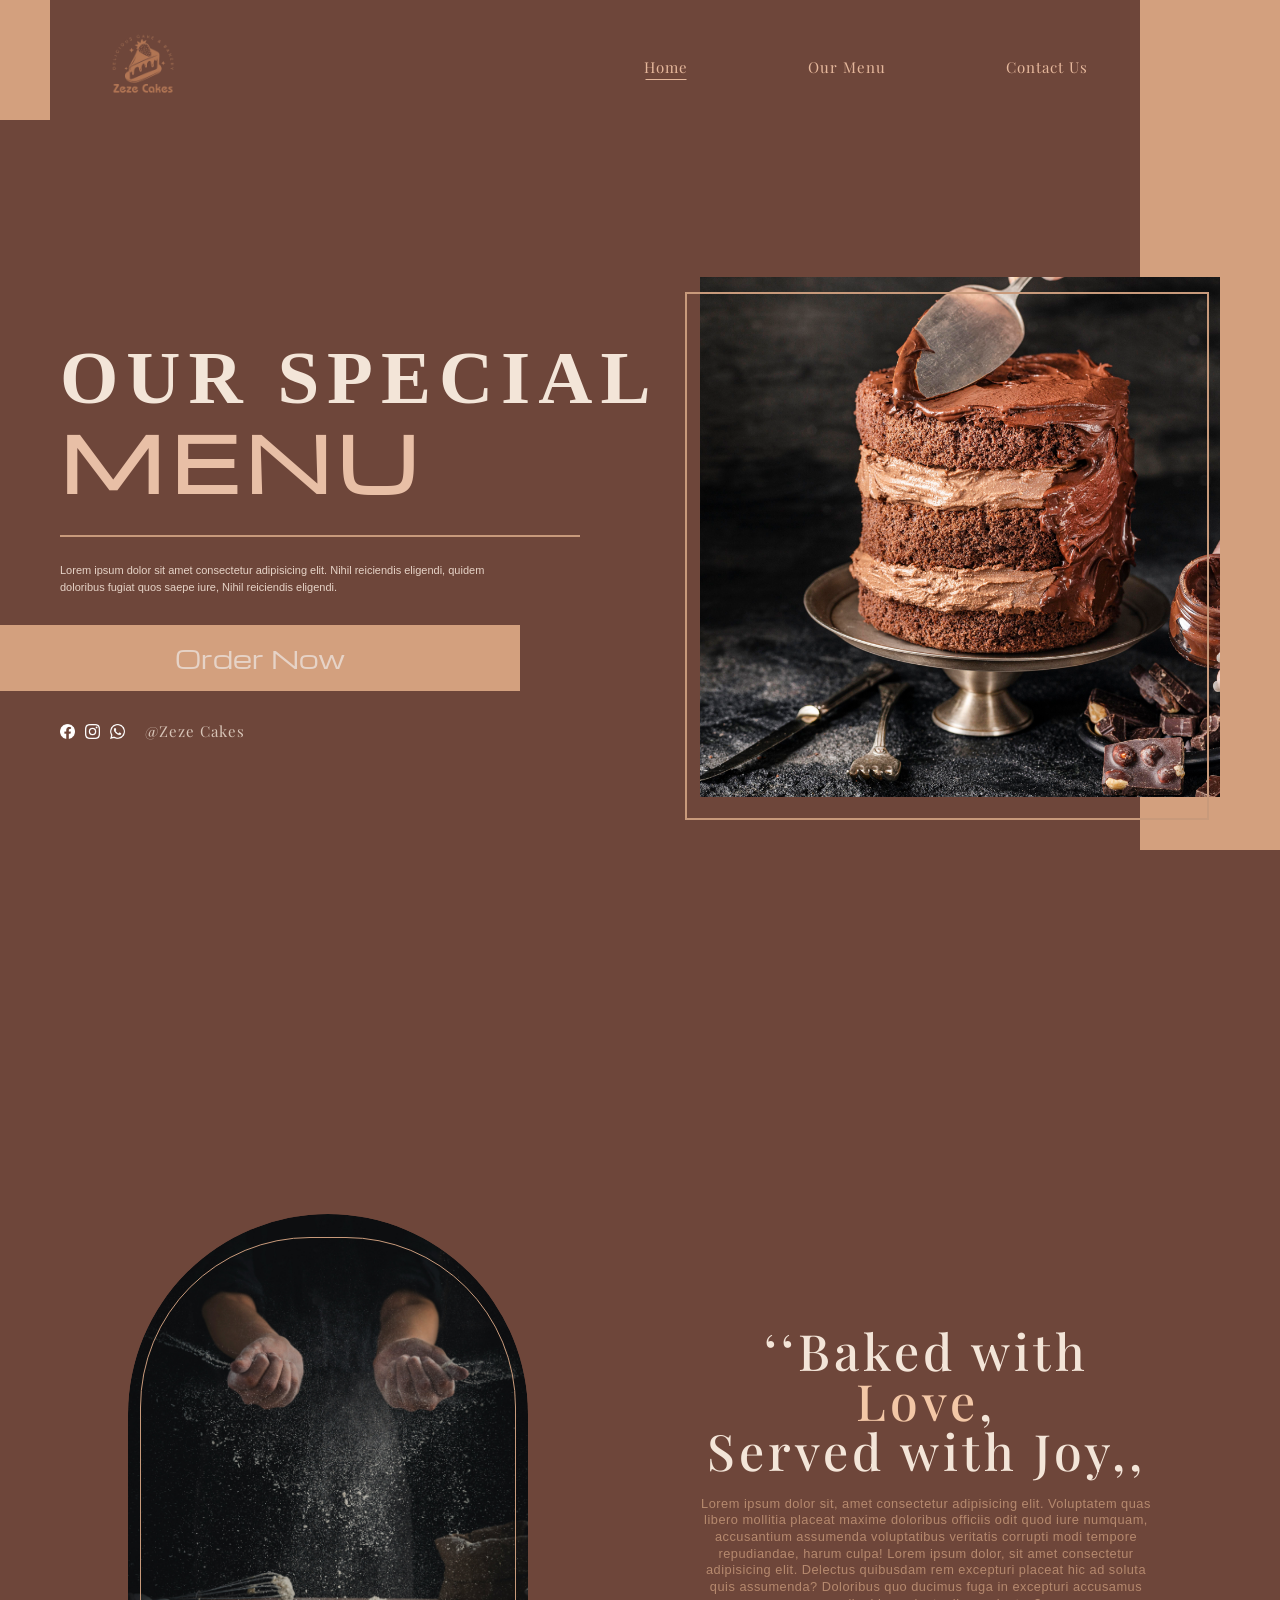
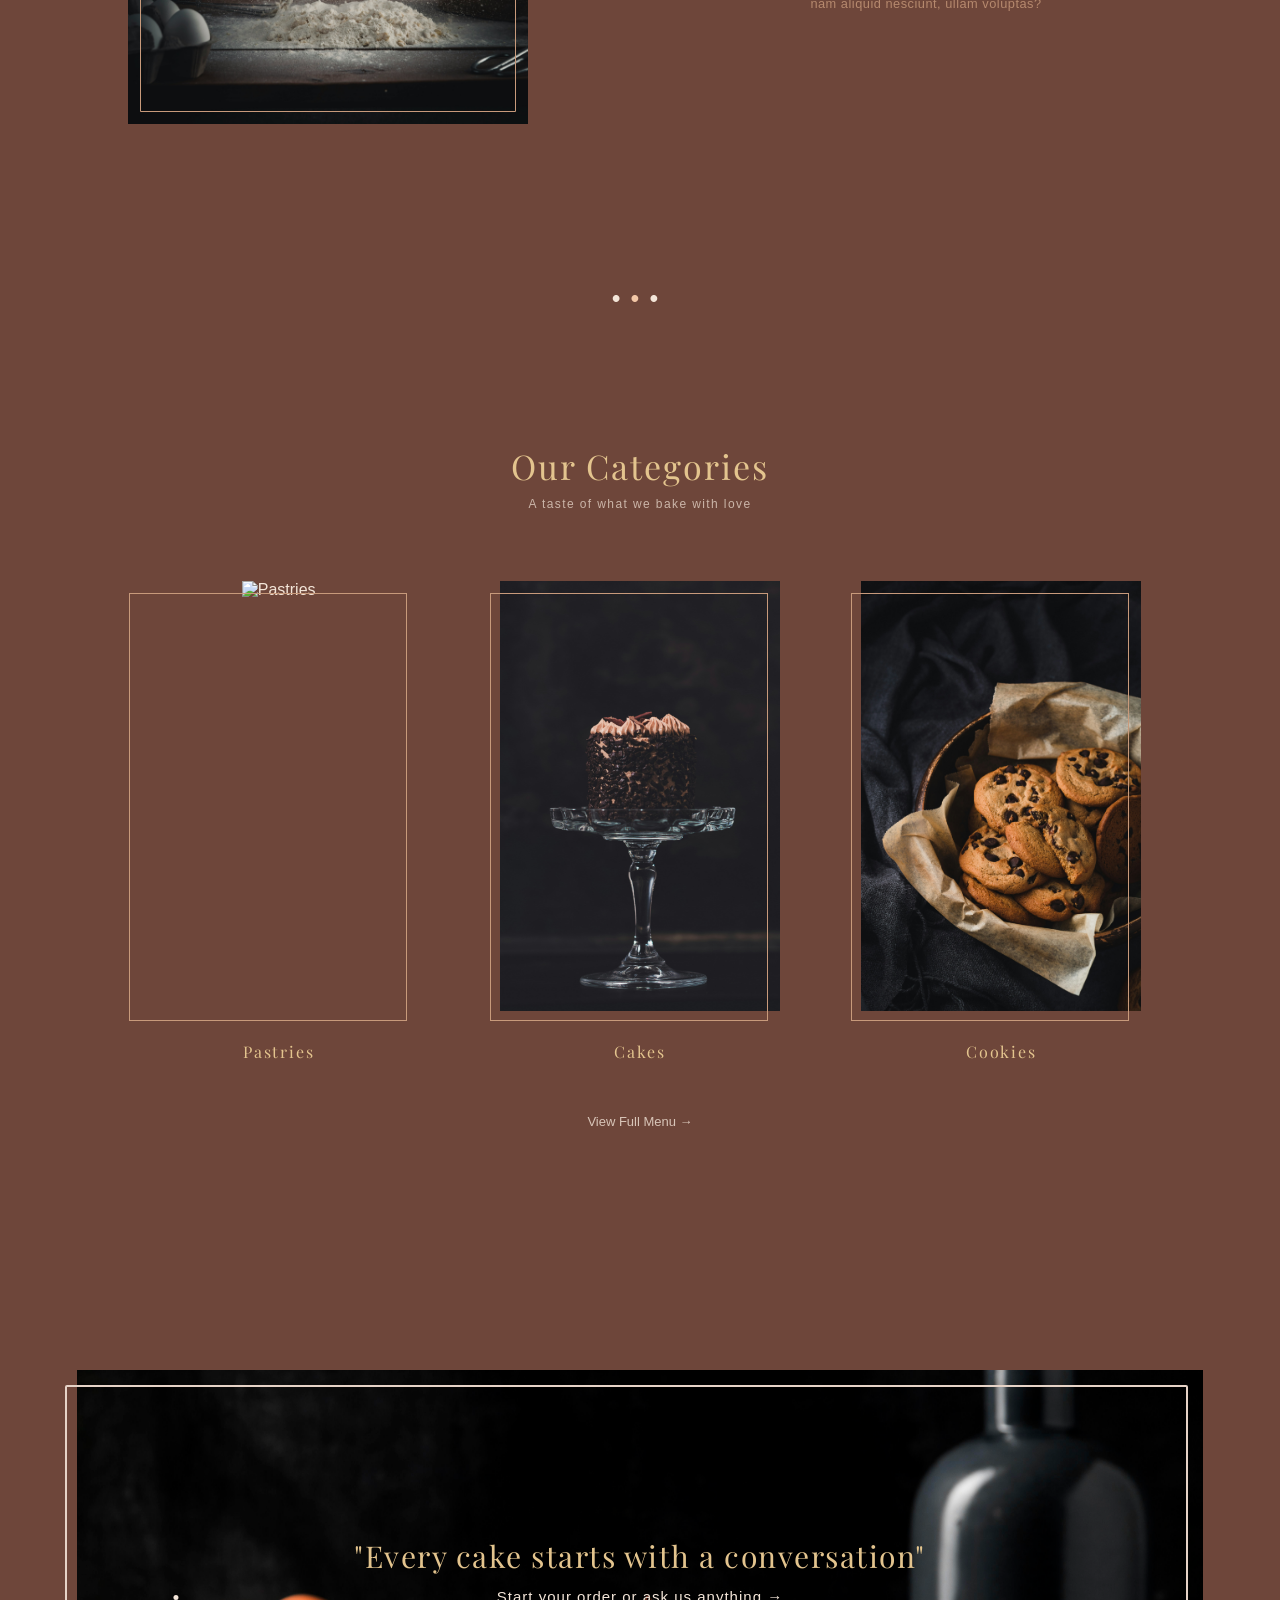
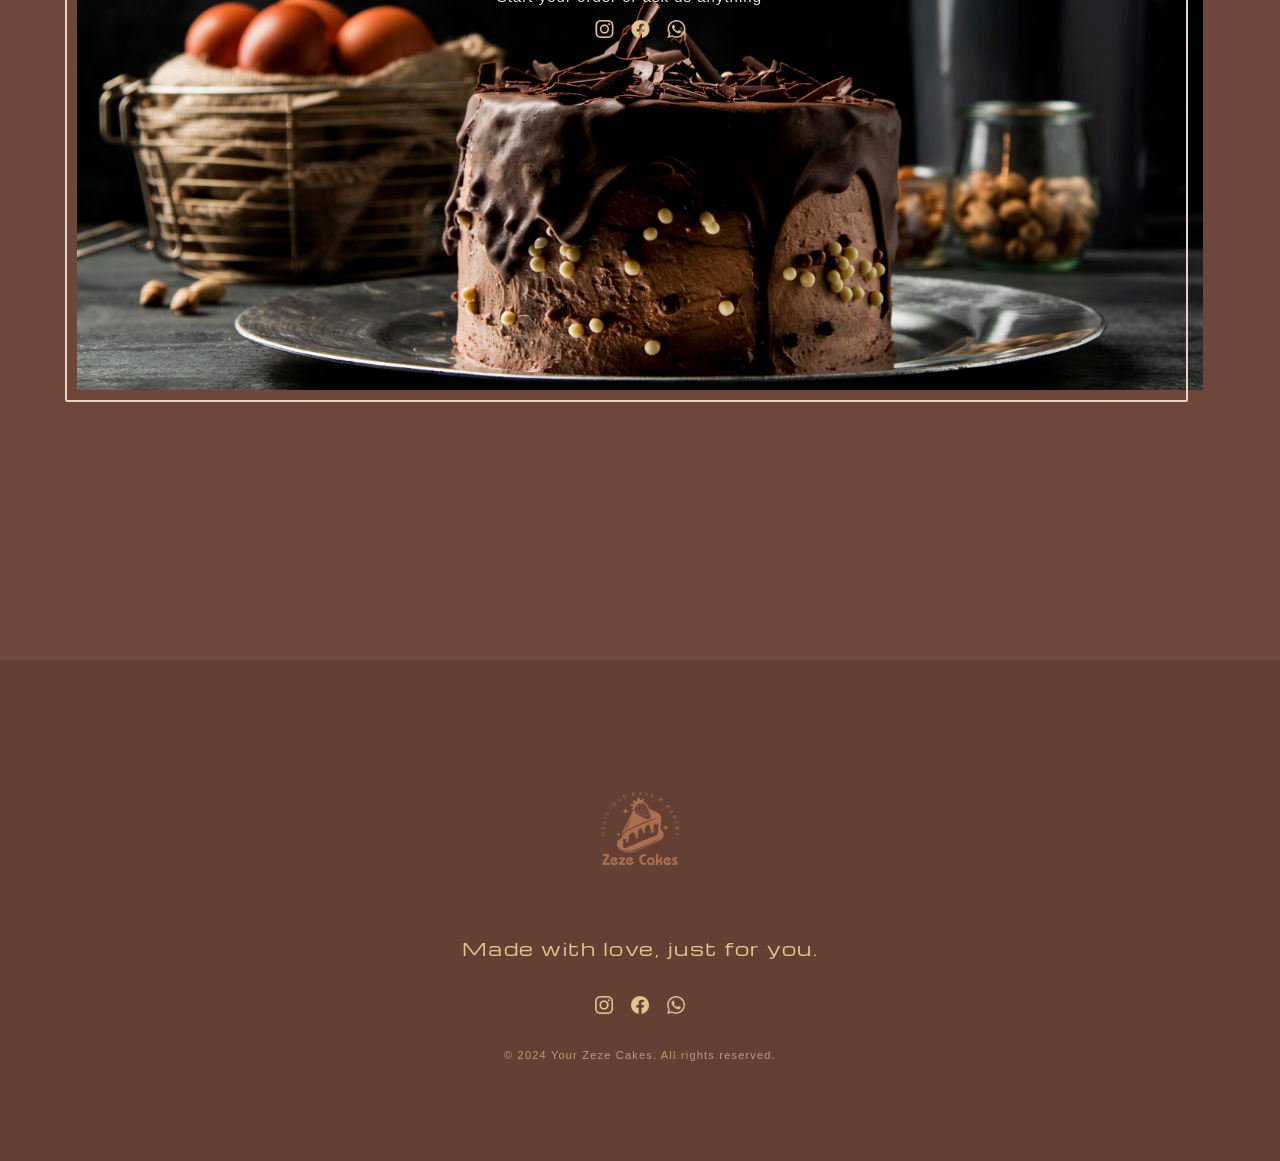
==== index.html @ e6882076 "initial commit: zeze cake project" ====
<!DOCTYPE html>
<html lang="en">
<head>
    <meta charset="UTF-8">
    <meta name="viewport" content="width=device-width, initial-scale=1.0">
    <title>Zeze Cake</title>
    <link rel="icon" type="image/png" href="media/logo.png">
    <!-- Google Font -->
    <link href="https://fonts.googleapis.com/css2?family=Playfair+Display:wght@400;500&display=swap" rel="stylesheet">  
    <link href="https://fonts.googleapis.com/css2?family=Michroma&display=swap" rel="stylesheet">  
    <link rel="stylesheet" href="style.css">
</head>
<body>
        <!-- Decorative Side Blocks -->
        <div class="left-block"></div>
        <div class="right-block"></div>

        <!-- Navbar -->
        <nav class="navbar">
            <div class="nav-container">

        <!-- Full Screen Mobile Menu -->
        <div class="mobile-menu">
            <div class="close-btn">&times;</div>
            <h1 class="menu-titlee">Taste The Art</h1>
            <div class="menu-image">
                <div class="imge-frame">
                    <img src="media/choclate cake.jpg" alt="Cake">
                </div>
            </div>
            <ul class="mobile-links">
                <li><a href="index.html">Home</a></li>
                <li><a href="menu/menu.html">Menu</a></li>
                <li><a href="contact us/contact.html">Contact Us</a></li>
            </ul>
        </div>
                <div class="logo">
                    <img src="media/logo.png" alt="Logo">
                </div>
                <ul class="nav-links">
                    <li><a href="index.html" class="active">Home</a></li>
                    <li><a href="menu/menu.html">Our Menu</a></li>
                    <li><a href="contact us/contact.html">Contact Us</a></li>
                </ul>

            <!-- Hamburger Icon -->
                <div class="menu-toggle">
                    <span></span>
                    <span></span>
                    <span></span>
                </div>
            </div>
        </nav>

        <!-- Hero Section -->
        <section class="hero">
            <div class="hero-text">
                <h1>
                    OUR SPECIAL <br>
                    <span>MENU</span>
                </h1>
                <div class="line"></div>
                <p>
                    Lorem ipsum dolor sit amet consectetur adipisicing elit.
                    Nihil reiciendis eligendi, quidem doloribus fugiat quos saepe iure, Nihil reiciendis eligendi.
                </p>
                <a href="contact us/contact.html" class="order-btn">Order Now</a>
                <div class="social">
                    <a href="https://facebook.com" target="_blank"><img src="media/facebook (1).png" alt="facebook"></a>
                    <a href="https://instagram.com" target="_blank"><img src="media/instagram (1).png" alt="instagram"></a>
                    <a href="https://Whatsapp.com" target="_blank"><img src="media/whatsapp (2).png" alt="whatsapp"></a>            
                    <span class="zeze">@Zeze Cakes</span>
                
                </div>
            </div>
            <div class="hero-image">
                <div class="image-frame">
                    <img src="media/hero.jpg" alt="Cake">
                </div>
            </div>
        </section>

        <!-- About Section -->
        <div class="about">
            <div class="about-img">
                <div class="img-frame">
                    <img src="media/about.jpg" alt="About">
                </div>
            </div>
            <div class="about-text">
                <h1>
                    ‘‘Baked with <span>Love</span>,<br>Served with Joy,, 
                </h1>
                <p>
                    Lorem ipsum dolor sit, amet consectetur adipisicing elit. Voluptatem quas libero mollitia placeat maxime doloribus officiis odit quod iure numquam, accusantium assumenda voluptatibus veritatis corrupti modi tempore repudiandae, harum culpa!
                    Lorem ipsum dolor, sit amet consectetur adipisicing elit. Delectus quibusdam rem excepturi placeat hic ad soluta quis assumenda? Doloribus quo ducimus fuga in excepturi accusamus nam aliquid nesciunt, ullam voluptas?
                </p>
            </div>
        </div>

        <!-- Dots -->
        <div class="dots">•<span>•</span>•</div>

    <!-- categories Section -->
    <section class="categories">
        <div class="cat-header">
            <h2>Our Categories</h2>
            <p>A taste of what we bake with love</p>
        </div>
        <div class="cat-cards">
            <a href="menu/menu.html" class="card">
                <div class="card-frame">
                    <img src="media/pastries.jpg" alt="Pastries">
                </div>
                <h4>Pastries</h4>
            </a>
            <a href="menu/menu.html" class="card">
                <div class="card-frame">
                    <img src="media/cake.jpg" alt="Cakes">
                </div>
                <h4>Cakes</h4>
            </a>
            <a href="menu/menu.html" class="card">
                <div class="card-frame">
                    <img src="media/cookies.jpg" alt="Cookies">
                </div>
                <h4>Cookies</h4>
            </a>
        </div>
            <a href="menu/menu.html" class="view-menu">
                View Full Menu →
            </a>
    </section>

    <!-- Contact Section -->
        <section class="contact">
            <div class="contact-box">
                <img src="media/contact.jpg" alt="Cake">
                <div class="contact-text">
                    <h2>"Every cake starts with a conversation"</h2>
                    <ul><li><a href="contact us/contact.html">Start your order or ask us anything →</a></li></ul>
                    <div class="contact-social">
                        <a href="#"><img src="media/instagram3.png" alt="Instagram"></a>
                        <a href="#"><img src="media/facebook3.png" alt="Facebook"></a>
                        <a href="#"><img src="media/whatsapp3.png" alt="Whatsapp"></a>
                    </div>
                </div>
            </div>
        </section>

    <!-- Footer -->
        <footer class="footer">
            <div class="footer-content">
                <img src="media/logo.png" alt="Zeze Cakes" class="footer-logo">
                <p class="footer-text">Made with love, just for you.</p>
                <div class="footer-social">
                    <ul>
                        <li><a href="#"><img src="media/instagram3.png"></a></li>
                        <li><a href="#"><img src="media/facebook3.png"></a></li>
                        <li><a href="#"><img src="media/whatsapp3.png"></a></li>
                    </ul>
                </div>
                <p class="copyright">
                    © 2024 Your Zeze Cakes. All rights reserved.
                </p>
            </div>
        </footer>
    <script src="script.js"></script>
</body>
</html>
---- style.css ----
* {
  margin: 0;
  padding: 0;
  box-sizing: border-box;
}

body {
  background-color: #6E463A;
  font-family: 'Caveat', sans-serif;
  color: #F3E5D8;
  overflow-x: hidden;
}

/* Decorative Blocks */
.left-block,
.right-block {
  position: absolute;
  background-color: #d3a07e;
  z-index: 0;
}

.left-block {
  width: clamp(25px, 4vw, 50px);
  height: clamp(80px, 10vw, 120px);
  top: 0;
  left: 0;
}

.right-block {
  width: clamp(60px, 18vw, 140px);
  height: 850px;
  right: 0;
}

/* Navbar */
.navbar {
  width: 100%;
  position: relative;
  z-index: 2;
  padding: 10px 3%;
}

.nav-container {
  margin-left: clamp(25px, 4vw, 50px);
  margin-right: clamp(60px, 12vw, 180px);
  
  display: flex;
  justify-content: space-between;
  align-items: center;
}

/* Logo */
.logo img {
  width: 110px;
}

/* Links */
.nav-links {
  list-style: none;
  display: flex;
  gap: 120px;
}

.nav-links a {
  text-decoration: none;
  color: #e6b89c;
  font-size: 15px;
  position: relative;
  font-family: 'Playfair Display', serif;
  letter-spacing: 1px;
  transition: 0.3s ease;
}

.nav-links a:hover {
  color: #F3E5D8;
}

.nav-links .active::after {
  content: "";
  width: 41px;
  height: 1px;
  background: #e6b89c;
  position: absolute;
  bottom:-3px;
  left: 50%;
  transform: translateX(-50%);
  transition: 0.3s;
}

.nav-links a:hover::after {
  width: 41px;
  background: #F3E5D8;
}

.menu-toggle {
  display: none;
  flex-direction: column;
  gap: 6px;
  cursor: pointer;
  transition: 0.6s ease;
}

.menu-toggle span {
  width: 30px;
  height: 3px;
  background-color: #7c4b3a;  
}

.menu-toggle.hide {
  opacity: 0;
  pointer-events: none;
}
/* ......................... */
/* Hero Section */
.hero {
  display: flex;
  justify-content: space-between;
  align-items: center;
  padding:  50px 60px 50px 0;
  height: 90vh; 
  position: relative;
  /* z-index: 2; */
  overflow: hidden;
}

.hero-text {
  width: 100%;
  text-align: left;
  padding-left: 0;
}

.hero-text h1 {
  font-family:  Playfair Display sans-serif;
  font-size: 75px;
  line-height: 1.1;
  letter-spacing: 8px;
}

.hero-text span {
  color: #e8bfa6;
  font-size: 75px;
  font-family: 'Michroma', sans-serif;
}

.line {
  width: 520px;
  height: 2px;
  background: #c89a7b;
  margin: 25px 0;
}

.hero-text p {
  width: 64%;
  font-size: 11px;
  color: #e6d3c7;
  margin-bottom: 30px;
  line-height: 1.5;
}

/* Button */
.order-btn{
  background-color:#d3a07e;
  border:none;
  padding:15px 0;
  width:520px;
  font-size:25px;
  color:#e6d3c7;
  font-family:'Michroma',sans-serif;
  cursor:pointer;
  margin-bottom:30px;
  transition:all 0.3s ease;
  display:block;
  text-align:center;
  text-decoration:none;
}

.order-btn:hover{
  background-color:#c18663;
  transform:translateY(-5px);
  box-shadow:0 10px 20px rgba(0,0,0,0.25);
}

.social {
  display: flex;
  align-items: center;
  gap: 10px;
}

.social a{
  display:flex;
  align-items:center;
  justify-content:center;
}

.social i {
  cursor: pointer;
}

.social img {
  width: 15px;
  height: 15px;
  transition:0.3s;
}

.social img:hover{
  transform:scale(1.2);
}

.zeze {
  font-size: 15px !important;
  font-family: "Playfair Display", sans-serif !important;
  color: #F3E5D8 !important;
  margin-left: 10px;
  letter-spacing: 1px;
  opacity: 0.8;
}

.hero-text h1,
.line,
.hero-text p,
.social{
  margin-left: 60px;
}

/* Image */
.hero-image {
  width: 50%;
  display: flex;
  justify-content: center;
  position: relative;
}

.image-frame {
  position: relative;
  display: inline-block;
}

.image-frame img {
  width: 520px;
  height: 520px;
  object-fit: cover;
}

.image-frame::after {
  content: "";
  position: absolute;
  top: 15px;
  left: -15px;
  width: 100%;
  height: 100%;
  border: 2px solid #c89a7b;
  z-index: 1;  
  pointer-events: none;
}

/* Hero Animation */
.hero-text h1,
.line,
.hero-text p,
.social{
  opacity: 0;
  transform: translateX(-60px);
  animation: slideRight 1s ease forwards;
}


.hero-text h1{
  animation-delay: 0.2s;
}

.line{
  animation-delay: 0.4s;
}

.hero-text p{
  animation-delay: 0.6s;
}

.social{
  animation-delay: 0.8s;
}

/* About Section */
.about{
  display: flex;
  align-items: center;
  justify-content: center;
  padding: 120px 10%;
  margin-top: 150px;
  color: #F3E5D8;
  gap: 120px; 
}

.about-img{
  flex: 1;
  display: flex;
  justify-content: flex-start;
}

.img-frame {
  width: 400px;
  height: 510px;
  border: none;
  padding: 0;
  border-radius: 200px 200px 0 0;
  position: relative; 
  overflow: hidden; 
}

.img-frame img {
  width: 100%;
  height: 100%;
  object-fit: cover;
  border-radius: inherit; 
  display: block;
}

.img-frame::after {
  content: '';
  position: absolute;
  top: 23px;
  left: 12px;
  right: 12px;
  bottom: 12px;
  border: 1px solid #c89a7b; 
  border-radius: 170px 170px 0 0; 
  z-index: 1;
}

.about-text{
  flex: 1;
  max-width: 600px;
  text-align: center;
}

.about-text h1{
  font-family: 'Playfair Display', serif;
  font-size: 50px;
  font-weight: 500;
  margin-bottom: 20px;
  line-height: 1;
  letter-spacing: 4px;
}

.about-text h1 span {
  color: #F3C7A6; 
}

.about-text p {
  font-size: 0.8rem;
  line-height: 1.3;
  max-width: 700px;
  margin: 0 auto;
  opacity: 0.8;
  text-align: center;
  letter-spacing: 0.5px;
  color: #c89a7b;
}

.dots{
  display: flex;
  align-items: center;
  justify-content: center;
  font-size:25px;
  letter-spacing:10px;
  margin-bottom:10px;
  margin-top: 40px;
  color: #F3E5D8;
}

.dots span {
  color: #F3C7A6;
}

/* Category Section */
.categories{
  padding:120px 10%;
  text-align:center;
}

/* header */
.cat-header{
  margin-bottom:70px;
}

.cat-header h2{
  font-family:"Playfair Display",serif;
  font-size:34px;
  font-weight:400;
  margin-bottom:8px;
  color: #E3C48E;
  letter-spacing: 2px;
}

.cat-header p{
  font-size:12px;
  opacity:0.7;
  color: #F3E5D8;
  letter-spacing: 1.4px;
}

/* cards */
.cat-cards{
  display:grid;
  grid-template-columns: repeat(3, 1fr);
  gap:60px;
  justify-items:center;
  margin-bottom:50px;
}

.card{
  text-align:center;
  cursor:pointer;
  text-decoration:none;
  color:inherit;
  display:block;
}

/* image frame */

.card-frame{
  width:280px;
  height:430px;
  position:relative;
}

.card-frame img{
  width:100%;
  height:100%;
  object-fit:cover;
  transition: transform 0.2s ease;
  /* display:block; */
}

.card:hover .card-frame{
  transform: translateY(-6px);
}

.card-frame:hover img{
  transform: scale(1);
}

/* frame border */
.card-frame::after{
  content:"";
  position:absolute;
  top:12px;
  left:-10px;
  right:12px;
  bottom:-10px;
  border:1px solid #c89a7b;
  pointer-events:none;
}

.card-frame::after :hover{
  transform: scale(1);
}

/* card title */

.card h4{
  margin-top:30px;
  font-family:"Playfair Display",serif;
  font-size:16px;
  font-weight: 300;
  letter-spacing:1.8px;
  color: #E3C48E;
}

.card h4:hover {
    color: #F3E5D8;
  }

/* view menu */
.view-menu{
  font-size:13px;
  margin-top:20px;
  cursor:pointer;
  opacity:0.8;
  text-decoration: none;
  color: #F3E5D8;
}

.view-menu:hover{
  color: #E3C48E;
}

/* contact section */
.contact{
  padding:120px 6%;
}

/* container */
.contact-box{
  position:relative;
  width:100%;
}

/* image */
.contact-box img{
  width:100%;
  height:620px;
  object-fit:cover;
  display:block;
}

/* frame */
.contact-box::after{
  content:"";
  position:absolute;
  top:15px;
  left:-12px;
  right:15px;
  bottom:-12px;
  border:2px solid #e6d3c7;
  border-radius:2px;
  pointer-events:none;
}

/* text inside image */
.contact-text{
  position:absolute;
  top:35%;
  left:50%;
  transform:translate(-50%, -50%);
  text-align:center;
  width:80%;
}

/* title */
.contact-text h2{
  font-family:"Playfair Display",serif;
  font-size:30px;
  font-weight: 300;
  letter-spacing: 1.5px;
  color:#E3C48E;
  margin-bottom:12px;
}

/* subtitle */
.contact-text a{
  font-size:15px;
  color:#F3E5D8;
  letter-spacing:1px;
  text-decoration: none;
}

/* social icons */
.contact-social{
  display:flex;
  justify-content:center;
  gap:18px;
  margin-top:14px;
}

.contact-social a{
  display:flex;
  align-items:center;
  justify-content:center;
}

.contact-social img{
  width:18px;
  height:18px;
  cursor:pointer;
  transition:0.3s;
}

.contact-social img:hover{
  transform:scale(1.2);
}

/* Footer */
.footer{
  position: relative;
  padding:100px 6%;
  text-align:center;
  margin-top: 150px;
}

/* overlay */
.footer::before{
  content:"";
  position:absolute;
  inset:0;
  background:rgba(0, 0, 0, 0.1); 
  z-index:1;
}

/* content */
.footer-content{
  position:relative;
  z-index:2;
  display:flex;
  flex-direction:column;   
  align-items:center;     
  gap: 35px;        
}

/* logo */
.footer-logo{
  width:140px;
  opacity:0.9;
}

/* text */
.footer-text{
  font-family: 'Michroma', sans-serif;
  font-size:18px;
  color:#E3C48E;
  letter-spacing:1.5px;
}

/* social */
.footer-social{
  margin:0;
}

.footer-social ul{
  list-style: none;     
  display: flex;          
  justify-content: center; 
  gap:18px;             
  padding:0;
  margin:0;
}

.footer-social li{
  display: inline-block;
}

.footer-social a{
  display: flex;
  align-items: center;
  justify-content: center;
}

.footer-social img{
  width:18px;
  cursor:pointer;
  transition:0.3s;
}

.footer-social img:hover{
  transform:scale(1.2);
}

/* copyright */
.copyright{
  font-size:11px;
  color:#E3C48E;
  opacity:0.7;
  letter-spacing: 1.2px;
}


/* Responsive */
@media (max-width: 992px) {

  .nav-links {
    gap: 50px;
  }

  .logo img {
    width: 90px;
  }

.hero {
  padding-left: 0;
}

.hero-text h1{
  font-size: 60px;
}

.hero-text span{
  font-size: 60px;
}

.line{
  width: 350px;
}

.hero-text p{
  width: 80%;
}

.order-btn{
  width:350px;
}

button{
  font-size: 20px;
}

.order-btn {
  margin-left: 0 !important;   
  display: block;
}

.image-frame img{
  width: 420px;
  height: 420px;
}

  .about{
    flex-direction: column;
    text-align: center;
    gap: 60px;
    margin-top: 100px;
  }

  .about-img{
    justify-content: center;
    margin-left: 0;
  }

  .cat-cards{
    grid-template-columns: repeat(2, 1fr);
    gap:40px;
  }

  .card-frame{
    width:240px;
    height:360px;
  }

  .contact{
    padding:100px 40px;
  }
  
  .contact-box img{
    height:520px;
  }
  
  .contact-text{
    top:38%;
  }
  
  .contact-text h2{
    font-size:26px;
  }
  
  .contact-text a{
    font-size:14px;
  }
  
  .contact-social img{
    width:16px;
    height:16px;
  }
  
  .footer{
    padding:90px 40px;
    margin-top:120px;
  }
  
  .footer-logo{
    width:120px;
  }
  
  .footer-text{
    font-size:16px;
  }
  
  .footer-content{
    gap:30px;
  }
  
}

@media (max-width: 768px) {

  .menu-toggle {    
    right: -40px;
    display: flex;
    flex-direction: column;
    gap: 6px;
    cursor: pointer;
    position: relative;
    z-index: 99999999999;
  }

  .nav-links {
    position: fixed;
    top: 0;
    right: -100%;
    width: 100%;
    height: 100vh;
    background: #6E463A;
    display: flex;
    justify-content: center;
    align-items: center;
    flex-direction: column;
    transition: 0.4s;
    z-index: 9999; 
  }

  .nav-links.active {
    right: 0;
  }

.right-block {
  height: 1030px;
}

.hero{
  flex-direction: column;
  align-items: flex-start;
  height: auto;
  padding: 30px 0px;
  gap: 40px;
  margin-bottom: 220px;
}

.hero-image{
  width: 100%;
  justify-content: flex-end;   
  position: relative;
}

.hero-text h1{
  font-size: 50px;
  letter-spacing: 4px;
}

.hero-text span{
  font-size: 50px;
}

.line{
  width: 240px;
}

.hero-text p{
  font-size: 10px;
  width: 40%;
}

button{
  width: 280px;
  font-size: 17px;
}

.image-frame{
  position: relative;
  right: 30px;  
}

.image-frame img{
  width: 400px;
  height: 400px;
}

.social img{
  width: 12px;
}

.zeze{
  font-size: 12px !important;
}

.about{
  flex-direction: column;   
  text-align: center;
  gap: 50px;
  padding: 80px 8%;
  margin-top: 100px;
}

.about-img{
  justify-content: center;
  margin-left: 0;
}

.img-frame{
  width: 320px;
  height: 420px;
}

.about-text{
  max-width: 90%;
  margin: auto;
}

.about-text h1{
  font-size: 40px;
  line-height: 1.3;
}

.about-text p{
  font-size: 14px;
  line-height: 1.8;
}

.categories{
  padding:80px 20px;
}

.cat-header h2{
  font-size:26px;
}

.cat-header p{
  font-size:11px;
}

.cat-cards{
  grid-template-columns: 1fr;
  gap:40px;
}

.card-frame{
  width:260px;
  height:380px;
}

.contact{
  padding:80px 30px;
}
  
.contact-box img{
  height:420px;
}
  
.contact-text{
  top:40%;
  width:85%;
}
  
.contact-text h2{
  font-size:22px;
}
  
.contact-text a{
  font-size:13px;
}
  
.contact-social{
  gap:14px;
}
  
.contact-social img{
  width:15px;
  height:15px;
}

.footer{
  padding:80px 30px;
  margin-top:100px;
}
  
.footer-logo{
  width:100px;
}
  
.footer-text{
  font-size:15px;
  letter-spacing:1.2px;
}
  
.footer-social ul{
  gap:16px;
}
  
.footer-social img{
  width:16px;
}
  
.footer-content{
  gap:26px;
}
  
}

@media (max-width: 480px){

.right-block {
  height: 890px;
  }

.hero{
  padding: 50px 0px;
  }

.hero-image{
  width: 100%;
  justify-content: flex-end;   
  position: relative;
  }
  
.hero-text h1{
  font-size: 35px;
  letter-spacing: 4px;
  }
  
.hero-text span{
  font-size: 35px;
  }
  
.line{
  width: 200px;
  }
  
.hero-text p{
  font-size: 10px;
  width: 70%;
  }
  
button{
  width: 250px;
  font-size: 17px;
}
  
.image-frame{
  position: relative;
  right: 30px;  
  }

.image-frame img{
  width: 320px;
  height: 320px;
  }
  
.social img{
  width: 12px;
  }
  
.zeze{
  font-size: 12px !important;
  }
  
.contact{
  padding:70px 20px;
  }
  
.contact-box img{
  height:320px;
  }
  
.contact-text{
  top:42%;
  width:90%;
  }
  
.contact-text h2{
  font-size:18px;
  line-height:1.4;
  }
  
.contact-text a{
  font-size:11px;
  }
  
.contact-social{
  gap:12px;
  }
  
.contact-social img{
  width:14px;
  height:14px;
  }

.footer{
  padding:70px 20px;
  margin-top:80px;
  }
  
.footer-logo{
  width:85px;
  }
  
.footer-text{
  font-size:13px;
  letter-spacing:1px;
  }
  
.footer-social ul{
  gap:14px;
  }
  
.footer-social img{
  width:14px;
  }
  
.footer-content{
  gap:22px;
  }
  
.copyright{
  font-size:10px;
  }
  }

  @keyframes slideRight{

    from{
      opacity: 0;
      transform: translateX(-60px);
    }
  
    to{
      opacity: 1;
      transform: translateX(0);
    }
  
  }
  
  /* Image Animation */
  .hero-image{
    opacity: 0;
    transform: translateX(80px);
    animation: slideLeft 1.2s ease forwards;
    animation-delay: 0.1s;
  }
  
  @keyframes slideLeft{
  
    from{
      opacity: 0;
      transform: translateX(80px);
    }
  
    to{
      opacity: 1;
      transform: translateX(0);
    }
  
  }
  
  /* Scroll Animation */
  .card{
    opacity: 0;
    transform: translateY(80px) scale(0.95);
    transition: all 0.8s ease;
  }
  
  .card.show{
    opacity: 1;
    transform: translateY(0) scale(1);
  }
  
  .card:nth-child(1){
    transition-delay: 0.1s;
  }
  
  .card:nth-child(2){
    transition-delay: 0.3s;
  }
  
  .card:nth-child(3){
    transition-delay: 0.5s;
  }

  /* ......................... */
    /* Mobile Full Screen Menu */
    .mobile-menu {
      position: fixed;
      inset: 0;
      /* background: #6e463a; */
      background: linear-gradient(to right, rgba(0, 0, 0, 0.966), #6e463a);
    
      display: flex;
      flex-direction: column;
      align-items: center;
      justify-content: center;
    
      opacity: 0;
      transform: translateY(-30px);
      pointer-events: none;
    
      transition: 
          opacity 0.4s ease,
          transform 0.4s ease;
    
      z-index: 9999;
    }
    
    .mobile-menu.active {
      opacity: 1;
      transform: translateY(0);
      pointer-events: auto;
    }
    
    .close-btn {
      position: absolute;
      top: 40px;
      right: 30px;
      font-size: 45px;
      color: #e6b89cdb;
      cursor: pointer;
    }
    
    .menu-titlee,
    .menu-image,
    .mobile-links li {
        opacity: 0;
        transform: translateY(20px);
        transition: 0.4s ease;
    }
    
    .menu-titlee {
      color: #DAA07E;
      font-family: 'Michroma', sans-serif;
      font-size: 20px;
      letter-spacing: 2px;
      font-weight: 300;
      margin-bottom: 40px;
    }
    
    .imge-frame {
      width: 180px;
      border: none;
      padding: 0;
      border-radius: 100px 100px 0 0;
      position: relative; 
      overflow: hidden; 
      margin-bottom: 30px;
    }
    
    .imge-frame img {
      width: 100%;
      height: 100%;
      object-fit: cover;
      border-radius: inherit; 
      display: block;
    }
    
    .imge-frame::after {
      content: '';
      position: absolute;
      top: 10px;
      left: 8px;
      right:8px;
      bottom: 8px;
      border: 1px solid #c89a7b; 
      border-radius: 100px 100px 0 0; 
      z-index: 1;
    }
    
    .mobile-links {
      list-style: none;
      text-align: center;
    }
    
    .mobile-links li {
      margin: 15px 0;
    }
    
    .mobile-links a {
      text-decoration: none;
      color: #e6b89c;
      font-size: 18px;
      font-family: 'Playfair Display', serif;
      letter-spacing: 2px;
    }
    
    .mobile-links a:hover {
      color: #F3E5D8;
    }
        
    .mobile-menu.active .menu-titlee {
      opacity: 1;
      transform: translateY(0);
      transition-delay: 0.2s;
    }
    
    .mobile-menu.active .menu-image {
      opacity: 1;
      transform: translateY(0);
      transition-delay: 0.4s;
    }
    
    .mobile-menu.active .mobile-links li:nth-child(1) {
      transition-delay: 0.6s;
    }
    .mobile-menu.active .mobile-links li:nth-child(2) {
      transition-delay: 0.7s;
    }
    .mobile-menu.active .mobile-links li:nth-child(3) {
      transition-delay: 0.8s;
    }
    
    .mobile-menu.active .mobile-links li {
      opacity: 1;
      transform: translateY(0);
    }
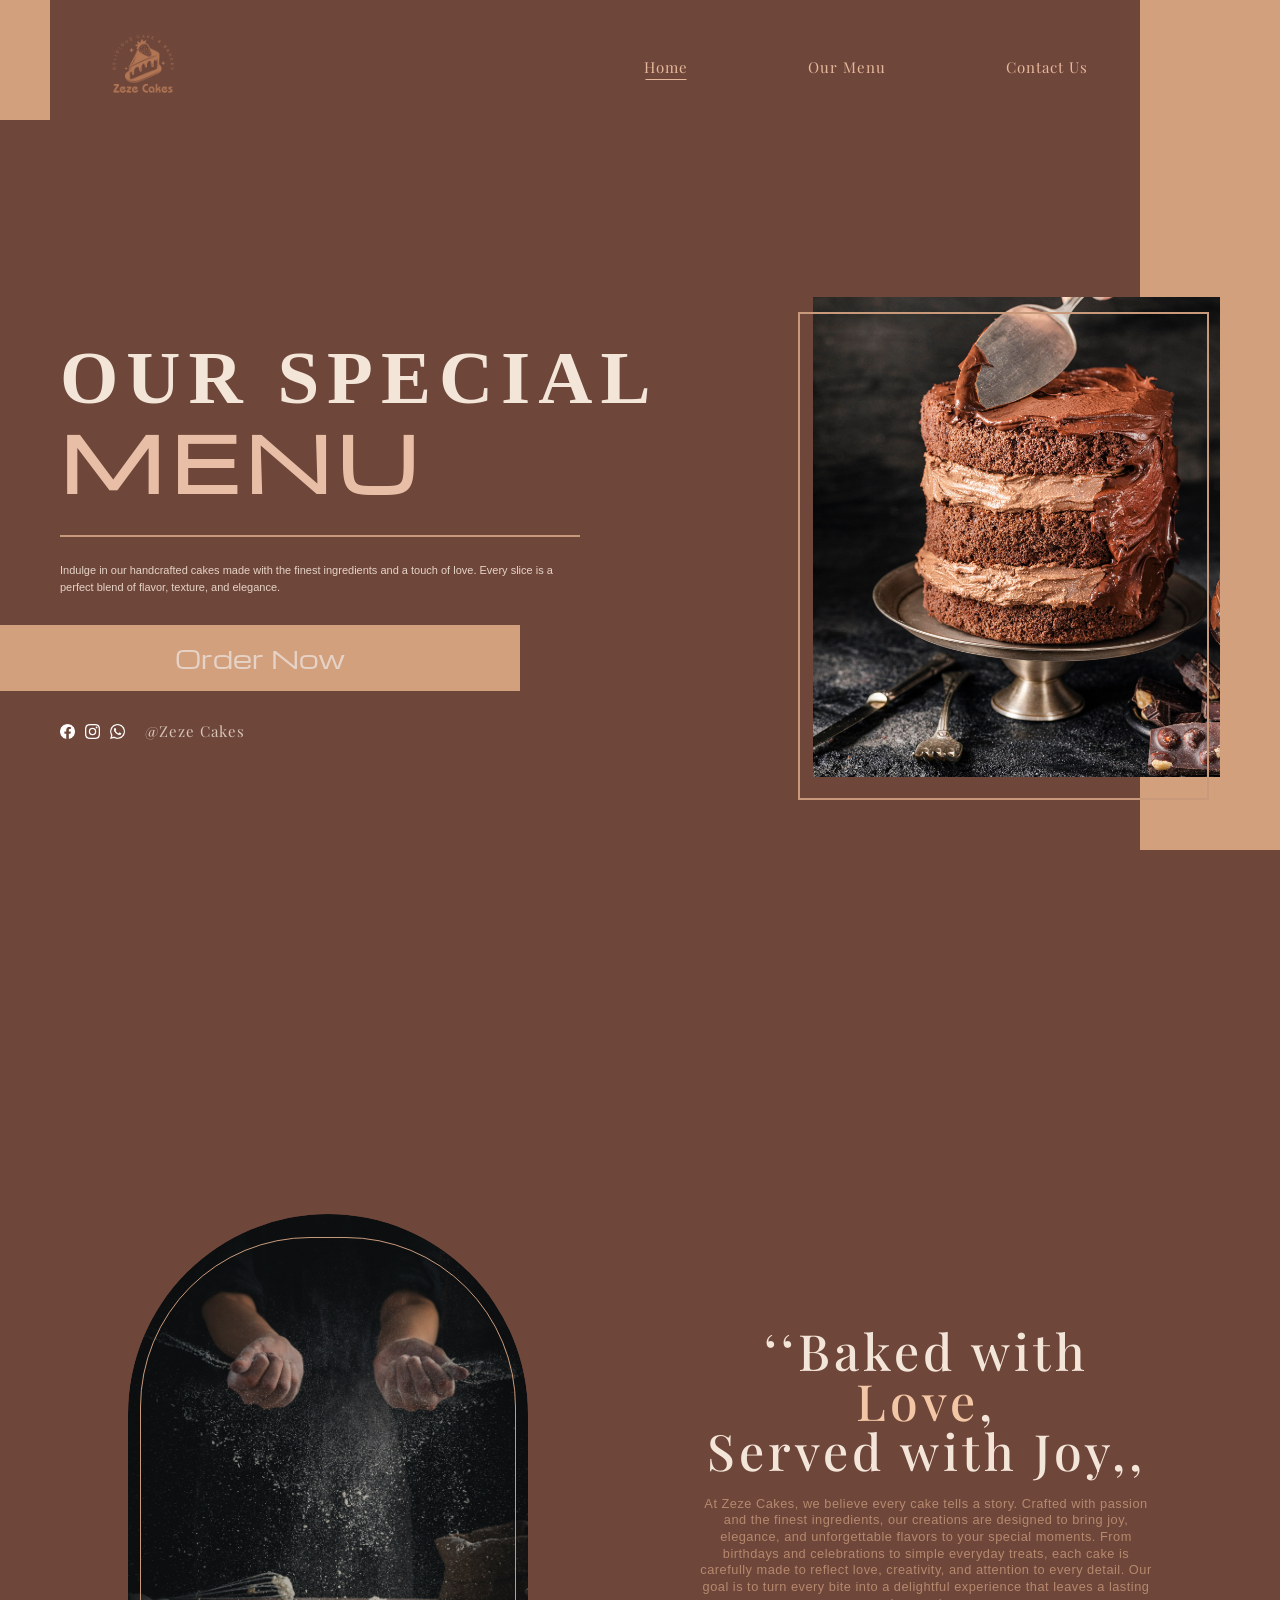
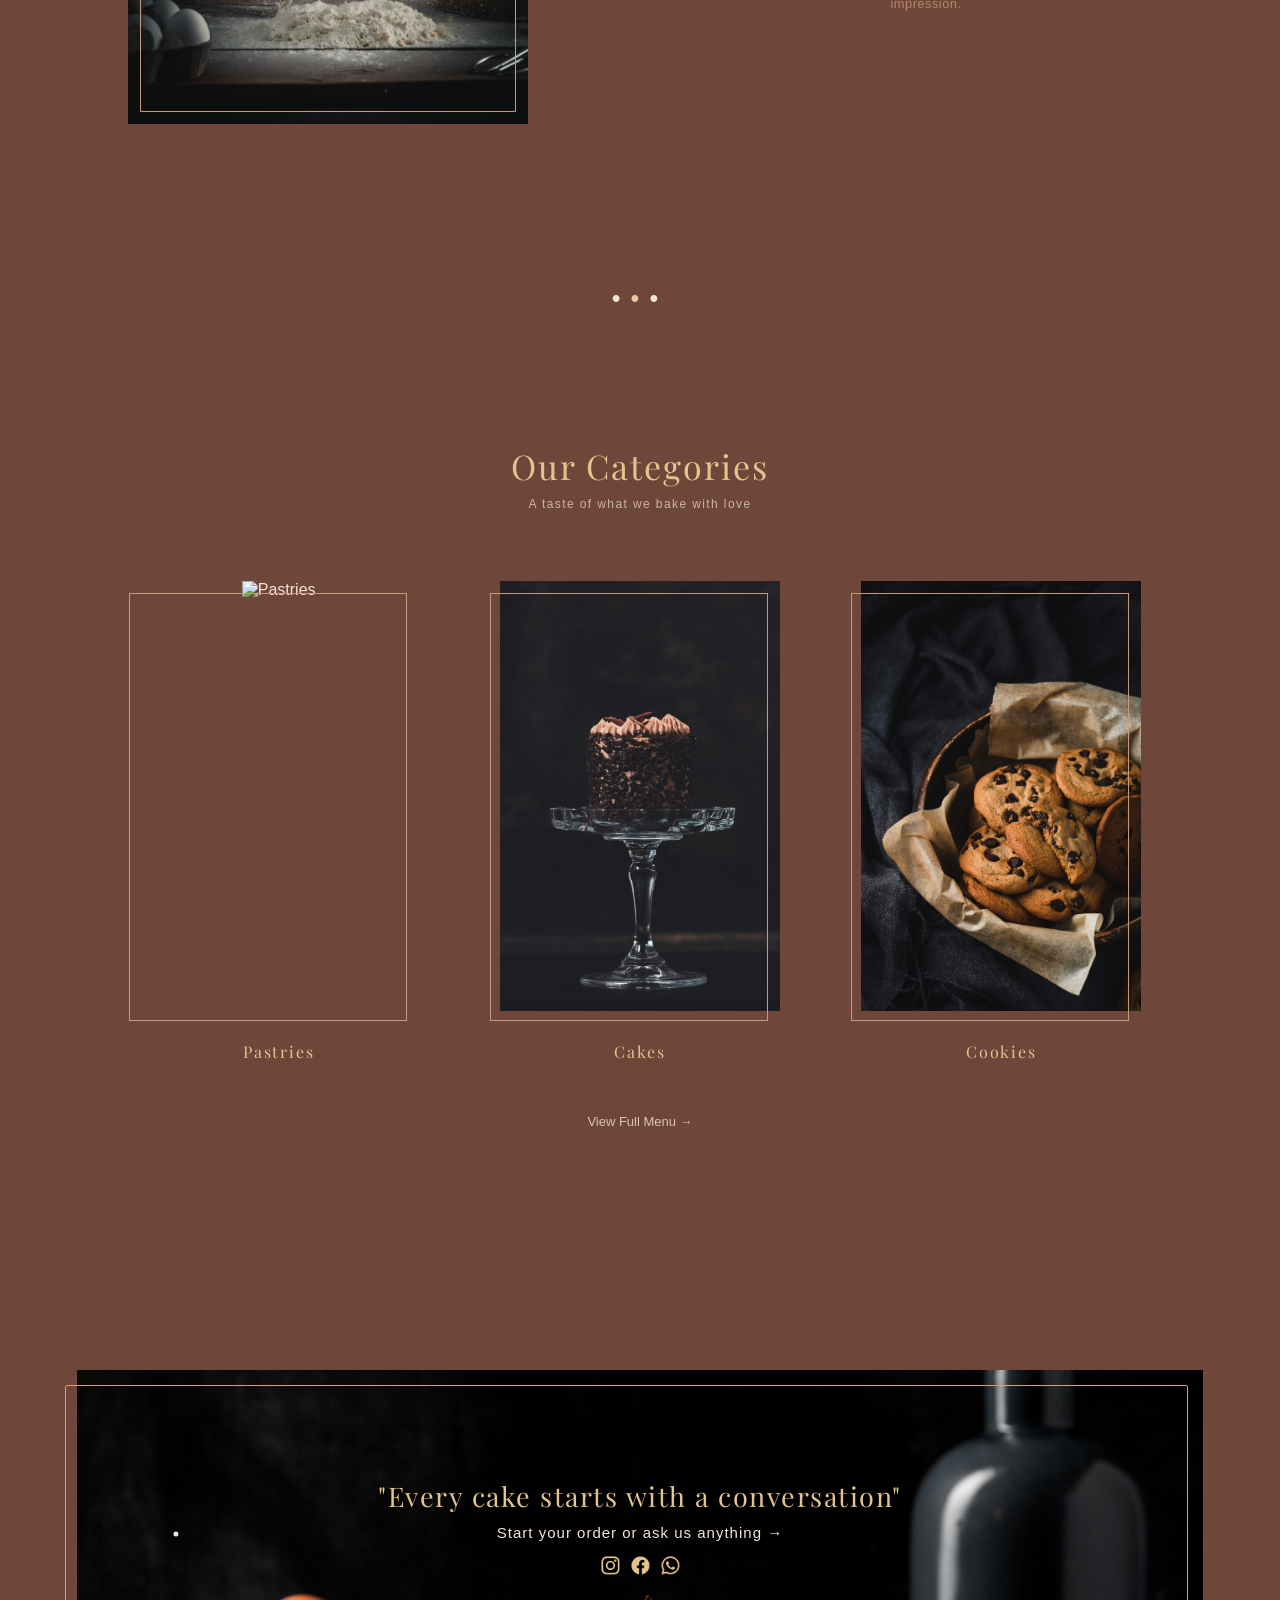
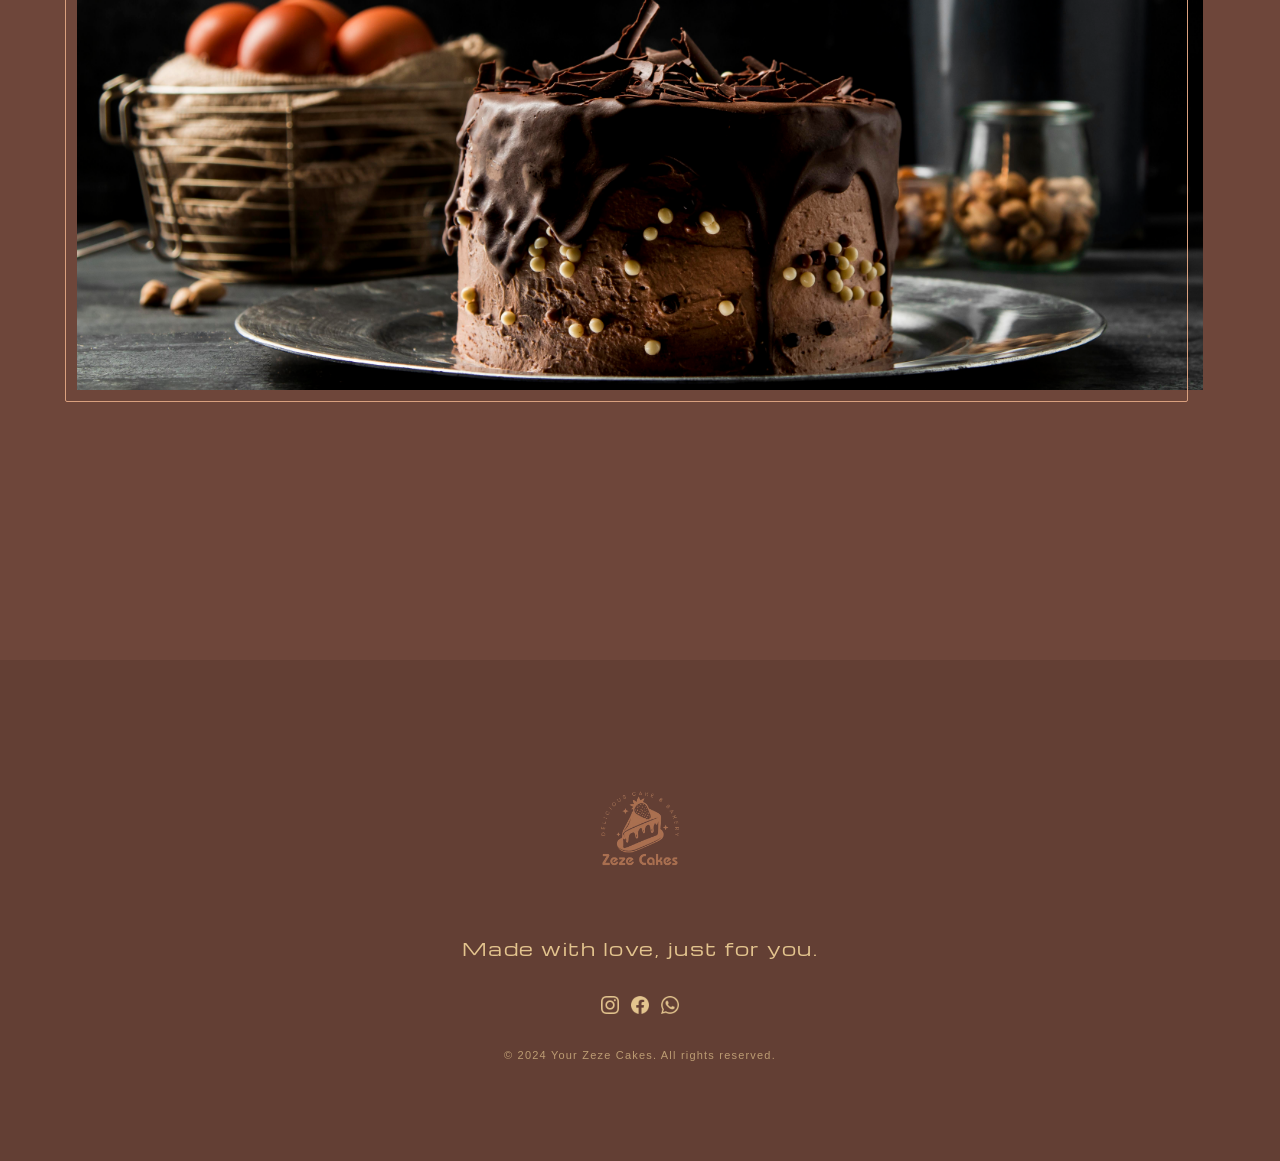
==== commit d836aa58: "update about section content and css styling" ====
--- a/index.html
+++ b/index.html
@@ -31,7 +31,7 @@
             <ul class="mobile-links">
                 <li><a href="index.html">Home</a></li>
                 <li><a href="menu/menu.html">Menu</a></li>
-                <li><a href="contact us/contact.html">Contact Us</a></li>
+                <li><a href="contact-us/contact.html">Contact Us</a></li>
             </ul>
         </div>
                 <div class="logo">
@@ -40,7 +40,7 @@
                 <ul class="nav-links">
                     <li><a href="index.html" class="active">Home</a></li>
                     <li><a href="menu/menu.html">Our Menu</a></li>
-                    <li><a href="contact us/contact.html">Contact Us</a></li>
+                    <li><a href="contact-us/contact.html">Contact Us</a></li>
                 </ul>
 
             <!-- Hamburger Icon -->
@@ -61,10 +61,9 @@
                 </h1>
                 <div class="line"></div>
                 <p>
-                    Lorem ipsum dolor sit amet consectetur adipisicing elit.
-                    Nihil reiciendis eligendi, quidem doloribus fugiat quos saepe iure, Nihil reiciendis eligendi.
+                    Indulge in our handcrafted cakes made with the finest ingredients and a touch of love. Every slice is a perfect blend of flavor, texture, and elegance.
                 </p>
-                <a href="contact us/contact.html" class="order-btn">Order Now</a>
+                <a href="contact-us/contact.html" class="order-btn">Order Now</a>
                 <div class="social">
                     <a href="https://facebook.com" target="_blank"><img src="media/facebook (1).png" alt="facebook"></a>
                     <a href="https://instagram.com" target="_blank"><img src="media/instagram (1).png" alt="instagram"></a>
@@ -92,8 +91,7 @@
                     ‘‘Baked with <span>Love</span>,<br>Served with Joy,, 
                 </h1>
                 <p>
-                    Lorem ipsum dolor sit, amet consectetur adipisicing elit. Voluptatem quas libero mollitia placeat maxime doloribus officiis odit quod iure numquam, accusantium assumenda voluptatibus veritatis corrupti modi tempore repudiandae, harum culpa!
-                    Lorem ipsum dolor, sit amet consectetur adipisicing elit. Delectus quibusdam rem excepturi placeat hic ad soluta quis assumenda? Doloribus quo ducimus fuga in excepturi accusamus nam aliquid nesciunt, ullam voluptas?
+                    At Zeze Cakes, we believe every cake tells a story. Crafted with passion and the finest ingredients, our creations are designed to bring joy, elegance, and unforgettable flavors to your special moments. From birthdays and celebrations to simple everyday treats, each cake is carefully made to reflect love, creativity, and attention to every detail. Our goal is to turn every bite into a delightful experience that leaves a lasting impression.
                 </p>
             </div>
         </div>
@@ -138,7 +136,7 @@
                 <img src="media/contact.jpg" alt="Cake">
                 <div class="contact-text">
                     <h2>"Every cake starts with a conversation"</h2>
-                    <ul><li><a href="contact us/contact.html">Start your order or ask us anything →</a></li></ul>
+                    <ul><li><a href="contact-us/contact.html">Start your order or ask us anything →</a></li></ul>
                     <div class="contact-social">
                         <a href="#"><img src="media/instagram3.png" alt="Instagram"></a>
                         <a href="#"><img src="media/facebook3.png" alt="Facebook"></a>
--- a/style.css
+++ b/style.css
@@ -143,7 +143,8 @@
 }
 
 .line {
-  width: 520px;
+  width: 100%;
+  max-width: 520px;
   height: 2px;
   background: #c89a7b;
   margin: 25px 0;
@@ -162,7 +163,8 @@
   background-color:#d3a07e;
   border:none;
   padding:15px 0;
-  width:520px;
+  width: 100%;
+  max-width: 520px;
   font-size:25px;
   color:#e6d3c7;
   font-family:'Michroma',sans-serif;
@@ -236,8 +238,9 @@
 }
 
 .image-frame img {
-  width: 520px;
-  height: 520px;
+  width: 100%;
+  max-width: 520px;
+  height: 480px;
   object-fit: cover;
 }
 
@@ -512,7 +515,7 @@
   left:-12px;
   right:15px;
   bottom:-12px;
-  border:2px solid #e6d3c7;
+  border:1px solid #DAA07E;
   border-radius:2px;
   pointer-events:none;
 }
@@ -520,7 +523,7 @@
 /* text inside image */
 .contact-text{
   position:absolute;
-  top:35%;
+  top:25%;
   left:50%;
   transform:translate(-50%, -50%);
   text-align:center;
@@ -530,11 +533,12 @@
 /* title */
 .contact-text h2{
   font-family:"Playfair Display",serif;
-  font-size:30px;
+  font-size:27px;
   font-weight: 300;
   letter-spacing: 1.5px;
+  line-height: 1.6;
   color:#E3C48E;
-  margin-bottom:12px;
+  margin-bottom:6px;
 }
 
 /* subtitle */
@@ -549,7 +553,7 @@
 .contact-social{
   display:flex;
   justify-content:center;
-  gap:18px;
+  gap:12px;
   margin-top:14px;
 }
 
@@ -620,7 +624,7 @@
   list-style: none;     
   display: flex;          
   justify-content: center; 
-  gap:18px;             
+  gap:12px;             
   padding:0;
   margin:0;
 }
@@ -734,17 +738,24 @@
   }
   
   .contact-text{
-    top:38%;
+    top:25%;
+    width: 80%;
   }
   
   .contact-text h2{
-    font-size:26px;
+    font-size:20px;
+    line-height: 1.4;
+    margin-bottom: 4px;
   }
   
   .contact-text a{
     font-size:14px;
   }
   
+  .contact-social{
+    gap: 10px;
+  }
+
   .contact-social img{
     width:16px;
     height:16px;
@@ -915,34 +926,47 @@
   height:380px;
 }
 
+.view-menu{
+  color: #f3e5d8dd;
+}
+
 .contact{
   padding:80px 30px;
 }
+
+.contact-box::after{
+  top: 12px;
+  left: -12px;
+  right: 12px;
+  bottom: -12px;
+}
   
 .contact-box img{
   height:420px;
 }
   
 .contact-text{
-  top:40%;
-  width:85%;
+  top:25%;
+  width:80%;
 }
   
 .contact-text h2{
-  font-size:22px;
+  font-size:14px;
+  line-height: 1.4;
+  margin-bottom: 4px;
 }
   
 .contact-text a{
-  font-size:13px;
+  font-size:10px;
 }
   
 .contact-social{
-  gap:14px;
+  gap:8px;
 }
   
 .contact-social img{
-  width:15px;
-  height:15px;
+  width:10px;
+  height:10px;
 }
 
 .footer{
@@ -960,7 +984,7 @@
 }
   
 .footer-social ul{
-  gap:16px;
+  gap:8px;
 }
   
 .footer-social img{
@@ -980,41 +1004,42 @@
   }
 
 .hero{
-  padding: 50px 0px;
+  flex-direction: column;
+  }
+
+  .order-btn {
+    margin-left: 0;
   }
 
 .hero-image{
   width: 100%;
-  justify-content: flex-end;   
-  position: relative;
+  justify-content: center;   
+
   }
   
 .hero-text h1{
-  font-size: 35px;
-  letter-spacing: 4px;
+  font-size: 32px;
+  letter-spacing: 3px;
   }
   
 .hero-text span{
-  font-size: 35px;
-  }
-  
-.line{
-  width: 200px;
+  font-size: 32px;
   }
   
 .hero-text p{
   font-size: 10px;
-  width: 70%;
-  }
-  
-button{
-  width: 250px;
-  font-size: 17px;
-}
+  width: 68%;
+  }
+  
+  .order-btn {
+    width: 60%;
+    margin: 20px 0;
+    font-size: medium;
+  }
   
 .image-frame{
   position: relative;
-  right: 30px;  
+  right: 0px;  
   }
 
 .image-frame img{
@@ -1023,42 +1048,62 @@
   }
   
 .social img{
-  width: 12px;
+  width: 10px;
   }
   
 .zeze{
   font-size: 12px !important;
   }
+
+  .about-text h1{
+    font-size: 30px;
+    font-weight: 400;
+    margin-bottom: 30px;
+  }
+
+  .view-menu{
+    color: #f3e5d8dd;
+  }
   
 .contact{
   padding:70px 20px;
   }
   
 .contact-box img{
-  height:320px;
-  }
+  height:280px;
+  }
+
+/* frame */
+.contact-box::after{
+  top:10px;
+  left:-10px;
+  right:10px;
+  bottom:-10px;
+}
   
 .contact-text{
-  top:42%;
-  width:90%;
+  top:25%;
+  width:80%;
   }
   
 .contact-text h2{
-  font-size:18px;
+  font-size:12px;
   line-height:1.4;
+  margin-bottom:4px;
   }
   
 .contact-text a{
-  font-size:11px;
+  font-size:6px;
   }
   
 .contact-social{
-  gap:12px;
+  gap:5px;
+  margin-top: 4px;
   }
   
 .contact-social img{
-  width:14px;
-  height:14px;
+  width:8px;
+  height:8px;
   }
 
 .footer{
@@ -1076,7 +1121,7 @@
   }
   
 .footer-social ul{
-  gap:14px;
+  gap:8px;
   }
   
 .footer-social img{
